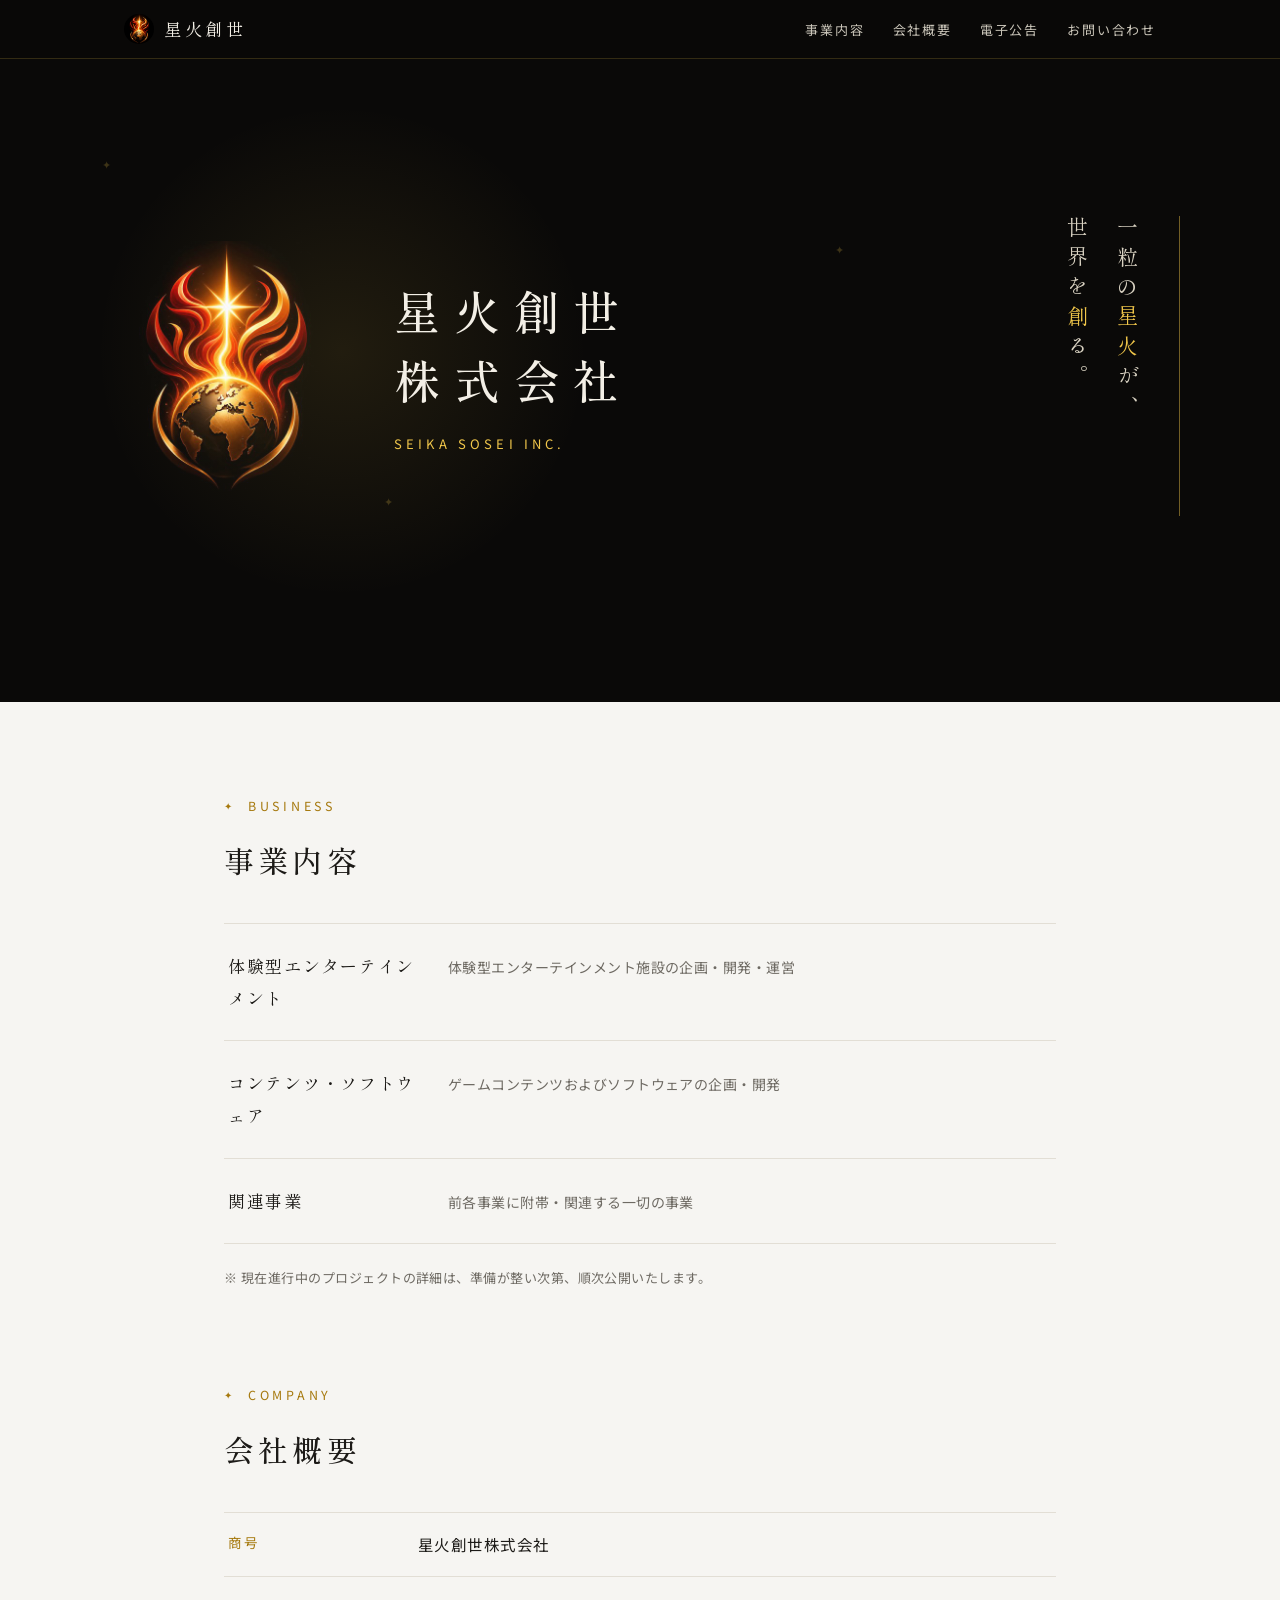
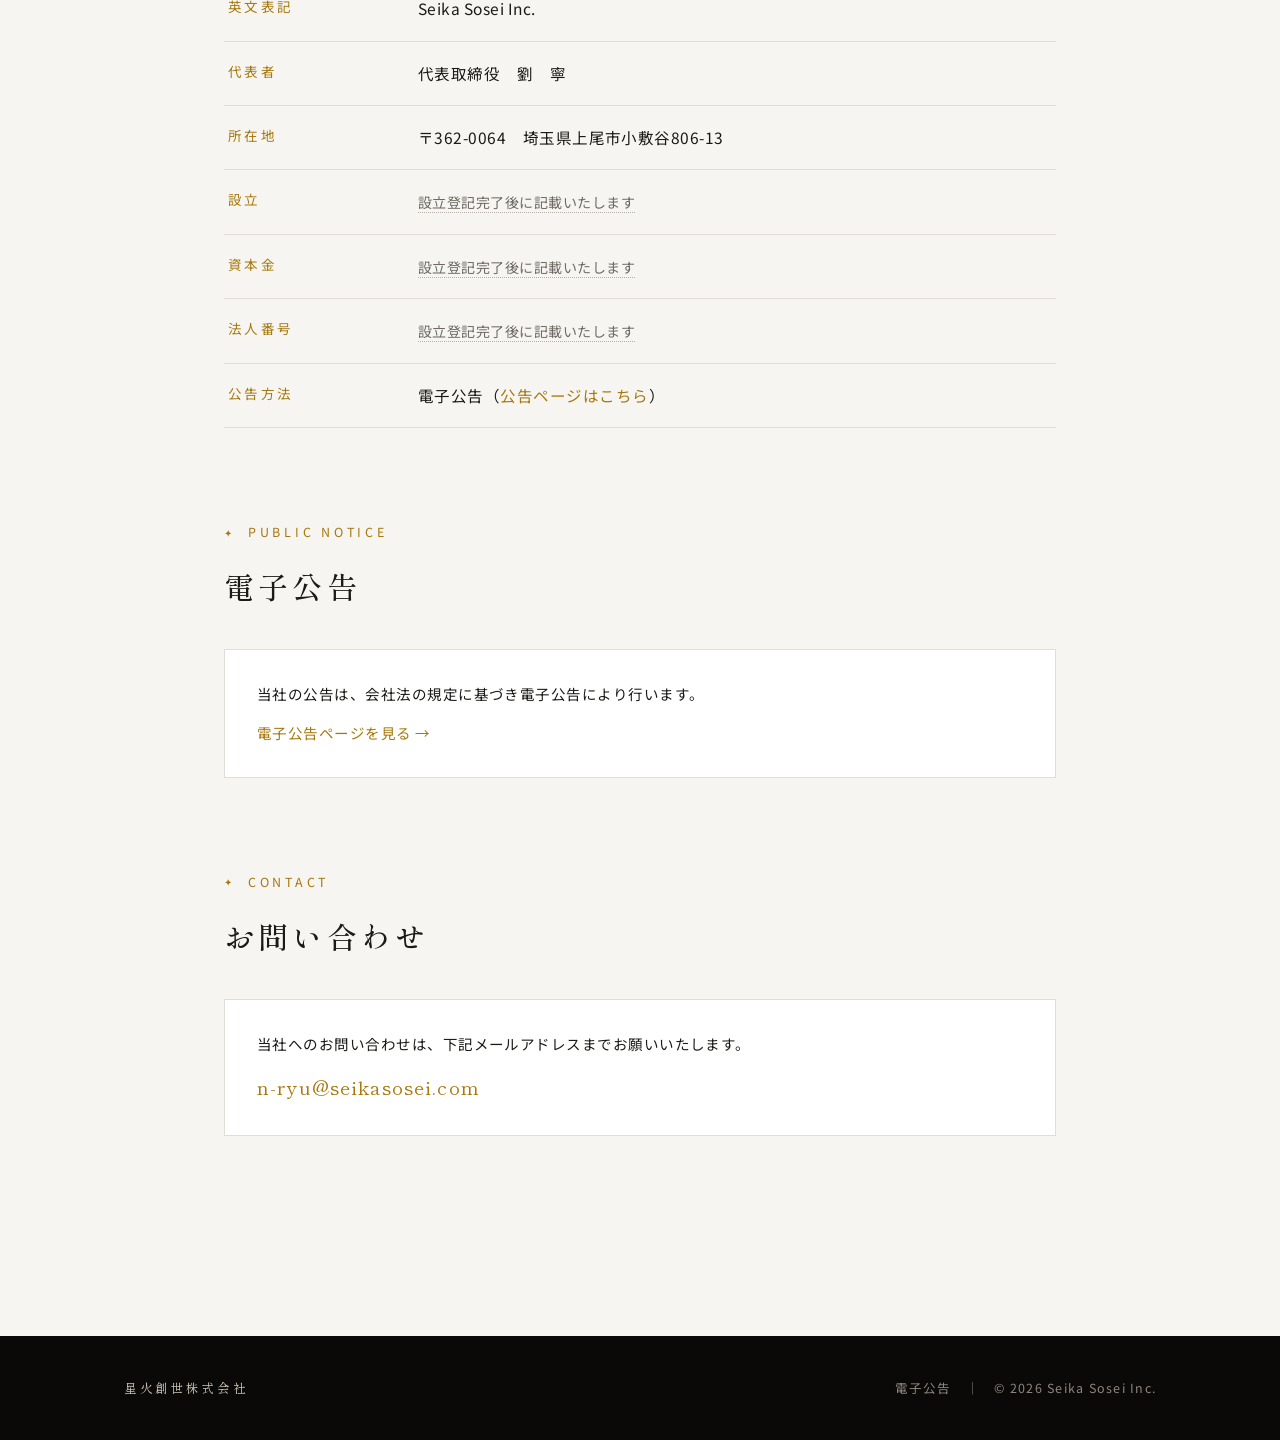
==== index.html @ b8eeb468 "Add files via upload" ====
<!DOCTYPE html>
<html lang="ja">
<head>
<meta charset="UTF-8">
<meta name="viewport" content="width=device-width, initial-scale=1.0">
<title>星火創世株式会社｜Seika Sosei Inc.</title>
<meta name="description" content="星火創世株式会社の公式サイト。体験型エンターテインメントの企画・開発を行っています。会社概要・電子公告はこちら。">
<link rel="icon" type="image/png" sizes="32x32" href="assets/favicon-32.png">
<link rel="icon" type="image/png" sizes="192x192" href="assets/favicon-192.png">
<link rel="apple-touch-icon" href="assets/apple-touch-icon.png">
<meta property="og:type" content="website">
<meta property="og:site_name" content="星火創世株式会社">
<meta property="og:title" content="星火創世株式会社｜Seika Sosei Inc.">
<meta property="og:description" content="体験型エンターテインメントの企画・開発を行っています。">
<meta property="og:image" content="https://seikasosei.com/assets/ogp.jpg">
<meta property="og:url" content="https://seikasosei.com/">
<meta name="twitter:card" content="summary_large_image">
<link rel="preconnect" href="https://fonts.googleapis.com">
<link rel="preconnect" href="https://fonts.gstatic.com" crossorigin>
<link href="https://fonts.googleapis.com/css2?family=Shippori+Mincho:wght@500;600&family=Noto+Sans+JP:wght@400;500&display=swap" rel="stylesheet">
<link rel="stylesheet" href="assets/style.css">
</head>
<body>

<!-- ═══════════ ナビゲーション ═══════════ -->
<nav class="site-nav" aria-label="メインナビゲーション">
  <div class="nav-inner">
    <a class="nav-brand" href="#top"><img class="nav-logo" src="assets/logo-nav.png" alt="" width="30" height="30">星火創世</a>
    <ul class="nav-links">
      <li><a href="#business">事業内容</a></li>
      <li><a href="#profile">会社概要</a></li>
      <li><a href="koukoku.html">電子公告</a></li>
      <li><a href="#contact">お問い合わせ</a></li>
    </ul>
  </div>
</nav>

<!-- ═══════════ ヒーロー ═══════════ -->
<header class="hero" id="top">
  <!-- 星火 — 微かな火花（装飾） -->
  <span class="spark" style="top:22%; left:8%;" aria-hidden="true">✦</span>
  <span class="spark" style="top:70%; left:30%;" aria-hidden="true">✦</span>
  <span class="spark" style="top:34%; right:34%;" aria-hidden="true">✦</span>

  <div class="hero-inner">
    <div class="hero-main">
      <img class="hero-logo" src="assets/logo-512.jpg" alt="星火創世株式会社 ロゴ" width="250" height="250">
      <div>
        <h1 class="hero-title">星火創世<br>株式会社</h1>
        <p class="hero-sub"><span class="en">SEIKA SOSEI INC.</span></p>
      </div>
    </div>
    <p class="hero-tagline">一粒の<span class="accent">星火</span>が、<br>世界を<span class="accent">創</span>る。</p>
  </div>
</header>

<main>

<!-- ═══════════ 事業内容 ═══════════ -->
<section class="section" id="business">
  <p class="section-label"><span class="star" aria-hidden="true">✦</span>BUSINESS</p>
  <h2 class="section-title">事業内容</h2>
  <ul class="business-list">
    <li>
      <span class="b-name">体験型エンターテインメント</span>
      <span class="b-desc">体験型エンターテインメント施設の企画・開発・運営</span>
    </li>
    <li>
      <span class="b-name">コンテンツ・ソフトウェア</span>
      <span class="b-desc">ゲームコンテンツおよびソフトウェアの企画・開発</span>
    </li>
    <li>
      <span class="b-name">関連事業</span>
      <span class="b-desc">前各事業に附帯・関連する一切の事業</span>
    </li>
  </ul>
  <p class="business-note">※ 現在進行中のプロジェクトの詳細は、準備が整い次第、順次公開いたします。</p>
</section>

<!-- ═══════════ 会社概要 ═══════════ -->
<section class="section" id="profile">
  <p class="section-label"><span class="star" aria-hidden="true">✦</span>COMPANY</p>
  <h2 class="section-title">会社概要</h2>

  <dl class="profile-table">
    <div class="row">
      <dt>商号</dt>
      <dd>星火創世株式会社</dd>
    </div>
    <div class="row">
      <dt>英文表記</dt>
      <dd>Seika Sosei Inc.</dd>
    </div>
    <div class="row">
      <dt>代表者</dt>
      <dd>代表取締役　劉　寧</dd>
    </div>
    <div class="row">
      <dt>所在地</dt>
      <dd>〒362-0064　埼玉県上尾市小敷谷806-13</dd>
    </div>
    <!-- 【設立登記完了後に記入】設立年月日（登記簿上の会社成立の日） -->
    <div class="row">
      <dt>設立</dt>
      <dd><span class="pending">設立登記完了後に記載いたします</span></dd>
    </div>
    <!-- 【設立登記完了後に記入】資本金の額 -->
    <div class="row">
      <dt>資本金</dt>
      <dd><span class="pending">設立登記完了後に記載いたします</span></dd>
    </div>
    <!-- 【設立登記完了後に記入】国税庁から指定される13桁の法人番号（登記後1〜2週間で公表） -->
    <div class="row">
      <dt>法人番号</dt>
      <dd><span class="pending">設立登記完了後に記載いたします</span></dd>
    </div>
    <div class="row">
      <dt>公告方法</dt>
      <dd>電子公告（<a href="koukoku.html">公告ページはこちら</a>）</dd>
    </div>
  </dl>
</section>

<!-- ═══════════ 電子公告（入口） ═══════════ -->
<section class="section" id="koukoku-link">
  <p class="section-label"><span class="star" aria-hidden="true">✦</span>PUBLIC NOTICE</p>
  <h2 class="section-title">電子公告</h2>
  <div class="plain-block">
    <p>当社の公告は、会社法の規定に基づき電子公告により行います。</p>
    <p><a href="koukoku.html">電子公告ページを見る →</a></p>
  </div>
</section>

<!-- ═══════════ お問い合わせ ═══════════ -->
<section class="section" id="contact">
  <p class="section-label"><span class="star" aria-hidden="true">✦</span>CONTACT</p>
  <h2 class="section-title">お問い合わせ</h2>
  <div class="plain-block">
    <p>当社へのお問い合わせは、下記メールアドレスまでお願いいたします。</p>
    <!-- 【任意】将来 info@seikasosei.com を開設した場合はこちらを差し替え -->
    <p class="contact-mail"><a href="mailto:n-ryu@seikasosei.com">n-ryu@seikasosei.com</a></p>
  </div>
</section>

</main>

<!-- ═══════════ フッター ═══════════ -->
<footer class="site-footer">
  <div class="footer-inner">
    <span class="footer-brand">星火創世株式会社</span>
    <span><a href="koukoku.html">電子公告</a>　｜　© 2026 Seika Sosei Inc.</span>
  </div>
</footer>

</body>
</html>
---- assets/style.css ----
/* ==========================================================================
   星火創世株式会社 コーポレートサイト 共通スタイル
   ファイル構成: index.html（会社案内） / koukoku.html（電子公告）
   配色: 墨 #0A0908 ／ 金(明) #F0C64A ／ 金(深) #A6790E ／ 紙 #F6F5F2
   ========================================================================== */

:root {
  --sumi: #0a0908;          /* 墨 — ヘッダー・フッター背景 */
  --sumi-soft: #171512;
  --kin-bright: #f0c64a;    /* 明るい金 — 暗背景上のアクセント */
  --kin-deep: #a6790e;      /* 深い金 — 明背景上のアクセント */
  --paper: #f6f5f2;         /* 紙 — 本文背景 */
  --ink: #1c1a17;           /* 本文文字色 */
  --grey: #6e6a63;          /* 補助文字色 */
  --hairline: #e2ded5;      /* 罫線 */
  --serif: "Shippori Mincho", "Hiragino Mincho ProN", "Yu Mincho", "YuMincho", serif;
  --sans: "Noto Sans JP", "Hiragino Kaku Gothic ProN", "Yu Gothic", "Meiryo", sans-serif;
}

* { margin: 0; padding: 0; box-sizing: border-box; }

html { scroll-behavior: smooth; }
@media (prefers-reduced-motion: reduce) {
  html { scroll-behavior: auto; }
  *, *::before, *::after { animation: none !important; transition: none !important; }
}

body {
  font-family: var(--sans);
  background: var(--paper);
  color: var(--ink);
  line-height: 1.9;
  font-size: 15.5px;
  letter-spacing: 0.03em;
  -webkit-font-smoothing: antialiased;
}

a { color: var(--kin-deep); text-decoration: none; }
a:hover { text-decoration: underline; text-underline-offset: 3px; }
a:focus-visible, button:focus-visible {
  outline: 2px solid var(--kin-deep);
  outline-offset: 3px;
  border-radius: 2px;
}

/* ---------- ナビゲーション ---------- */
.site-nav {
  position: fixed;
  top: 0; left: 0; right: 0;
  z-index: 100;
  background: rgba(10, 9, 8, 0.92);
  backdrop-filter: blur(6px);
  border-bottom: 1px solid rgba(240, 198, 74, 0.18);
}
.nav-inner {
  max-width: 1080px;
  margin: 0 auto;
  padding: 0 24px;
  height: 58px;
  display: flex;
  align-items: center;
  justify-content: space-between;
}
.nav-brand {
  font-family: var(--serif);
  font-size: 17px;
  letter-spacing: 0.22em;
  color: #f3efe6;
}
.nav-brand { white-space: nowrap; display: inline-flex; align-items: center; gap: 10px; }
.nav-logo { width: 30px; height: 30px; border-radius: 50%; display: block; }
.nav-brand:hover { text-decoration: none; color: var(--kin-bright); }
.nav-links { display: flex; gap: 28px; list-style: none; }
.nav-links a {
  color: #c9c4b8;
  font-size: 13px;
  letter-spacing: 0.14em;
}
.nav-links a:hover { color: var(--kin-bright); text-decoration: none; }

/* ---------- ヒーロー ---------- */
.hero {
  position: relative;
  background: var(--sumi);
  color: #f3efe6;
  min-height: 78vh;
  display: flex;
  align-items: center;
  overflow: hidden;
  padding: 120px 24px 90px;
}
.hero::before {
  /* ロゴ背後の淡い金のグロー */
  content: "";
  position: absolute;
  left: 18%; top: 50%;
  width: 560px; height: 560px;
  transform: translate(-30%, -50%);
  background: radial-gradient(circle, rgba(240, 198, 74, 0.10) 0%, transparent 62%);
  pointer-events: none;
}
.hero-inner {
  max-width: 1080px;
  margin: 0 auto;
  width: 100%;
  display: flex;
  align-items: center;
  justify-content: space-between;
  gap: 48px;
  position: relative;
}
.hero-main { display: flex; align-items: center; gap: 44px; }
.hero-logo {
  width: 250px;
  height: auto;
  /* 黒背景のJPEGを暗背景に溶け込ませる */
  mix-blend-mode: screen;
  flex-shrink: 0;
}
.hero-title {
  font-family: var(--serif);
  font-weight: 500;
  font-size: clamp(30px, 4.6vw, 46px);
  letter-spacing: 0.3em;
  line-height: 1.5;
}
.hero-sub {
  margin-top: 18px;
  font-size: 13px;
  letter-spacing: 0.32em;
  color: #9d968a;
}
.hero-sub .en { color: var(--kin-bright); }

/* 縦書きの社是 — 本サイトの署名的要素 */
.hero-tagline {
  writing-mode: vertical-rl;
  font-family: var(--serif);
  font-size: clamp(17px, 2vw, 21px);
  letter-spacing: 0.42em;
  line-height: 2.4;
  color: #d9d2c2;
  border-right: 1px solid rgba(240, 198, 74, 0.45);
  padding-right: 26px;
  height: 300px;
  flex-shrink: 0;
}
.hero-tagline .accent { color: var(--kin-bright); }

/* 星火 — 微かな火花 */
.spark {
  position: absolute;
  color: var(--kin-bright);
  opacity: 0.22;
  font-size: 11px;
  pointer-events: none;
}

/* ---------- セクション共通 ---------- */
.section { max-width: 880px; margin: 0 auto; padding: 92px 24px 0; }
.section:last-of-type { padding-bottom: 100px; }

.section-label {
  display: flex;
  align-items: center;
  gap: 12px;
  font-size: 12.5px;
  letter-spacing: 0.3em;
  color: var(--kin-deep);
  margin-bottom: 14px;
}
.section-label .star { font-size: 10px; }

.section-title {
  font-family: var(--serif);
  font-weight: 500;
  font-size: clamp(24px, 3vw, 30px);
  letter-spacing: 0.14em;
  margin-bottom: 34px;
}

/* ---------- 事業内容 ---------- */
.business-list { list-style: none; border-top: 1px solid var(--hairline); }
.business-list li {
  border-bottom: 1px solid var(--hairline);
  padding: 26px 4px;
  display: grid;
  grid-template-columns: 200px 1fr;
  gap: 20px;
  align-items: baseline;
}
.business-list .b-name {
  font-family: var(--serif);
  font-size: 17px;
  letter-spacing: 0.1em;
}
.business-list .b-desc { color: var(--grey); font-size: 14px; }
.business-note {
  margin-top: 22px;
  font-size: 13px;
  color: var(--grey);
}

/* ---------- 会社概要（定義リスト） ---------- */
.profile-table { border-top: 1px solid var(--hairline); }
.profile-table .row {
  display: grid;
  grid-template-columns: 190px 1fr;
  border-bottom: 1px solid var(--hairline);
}
.profile-table dt {
  padding: 17px 4px;
  font-size: 13.5px;
  letter-spacing: 0.18em;
  color: var(--kin-deep);
}
.profile-table dd { padding: 17px 4px; }

/* 未確定項目のプレースホルダ表示 */
.pending {
  color: var(--grey);
  border-bottom: 1px dotted #b5b0a5;
  font-size: 14px;
}

/* ---------- 公告・お問い合わせ ---------- */
.plain-block {
  border: 1px solid var(--hairline);
  background: #fff;
  padding: 30px 32px;
  font-size: 14.5px;
}
.plain-block p + p { margin-top: 12px; }

.contact-mail {
  font-family: var(--serif);
  font-size: 19px;
  letter-spacing: 0.06em;
}

/* ---------- 公告ページ専用 ---------- */
.koukoku-body { max-width: 760px; margin: 0 auto; padding: 130px 24px 100px; }
.koukoku-item { margin-top: 40px; }
.koukoku-item h2 {
  font-family: var(--serif);
  font-weight: 500;
  font-size: 20px;
  letter-spacing: 0.14em;
  border-left: 3px solid var(--kin-deep);
  padding-left: 14px;
  margin-bottom: 16px;
}

/* ---------- フッター ---------- */
.site-footer {
  margin-top: 100px;
  background: var(--sumi);
  color: #8d867a;
  font-size: 12.5px;
  letter-spacing: 0.1em;
}
.footer-inner {
  max-width: 1080px;
  margin: 0 auto;
  padding: 40px 24px;
  display: flex;
  justify-content: space-between;
  align-items: center;
  gap: 16px;
  flex-wrap: wrap;
}
.footer-brand { font-family: var(--serif); color: #cfc8b8; letter-spacing: 0.2em; }
.footer-inner a { color: #8d867a; }
.footer-inner a:hover { color: var(--kin-bright); }

/* ---------- レスポンシブ ---------- */
@media (max-width: 820px) {
  .hero { min-height: auto; padding: 110px 24px 70px; }
  .hero-inner { flex-direction: column; align-items: flex-start; gap: 40px; }
  .hero-main { flex-direction: column; align-items: flex-start; gap: 26px; }
  .hero-logo { width: 190px; }
  .hero-tagline {
    writing-mode: horizontal-tb;
    height: auto;
    border-right: none;
    border-left: 1px solid rgba(240, 198, 74, 0.45);
    padding: 4px 0 4px 18px;
    line-height: 2;
  }
  .business-list li, .profile-table .row { grid-template-columns: 1fr; gap: 4px; }
  .profile-table dt { padding-bottom: 0; }
  .profile-table dd { padding-top: 4px; }
  .nav-links { gap: 16px; }
  .nav-links a { font-size: 12px; letter-spacing: 0.08em; }
}

/* 狭い画面ではナビの小ロゴを非表示（ナビが折り返さないように） */
@media (max-width: 820px) {
  .nav-logo { display: none; }
  .nav-brand { font-size: 15px; letter-spacing: 0.12em; }
  .nav-links { gap: 10px; }
  .nav-links a { white-space: nowrap; font-size: 11px; letter-spacing: 0.02em; }
}
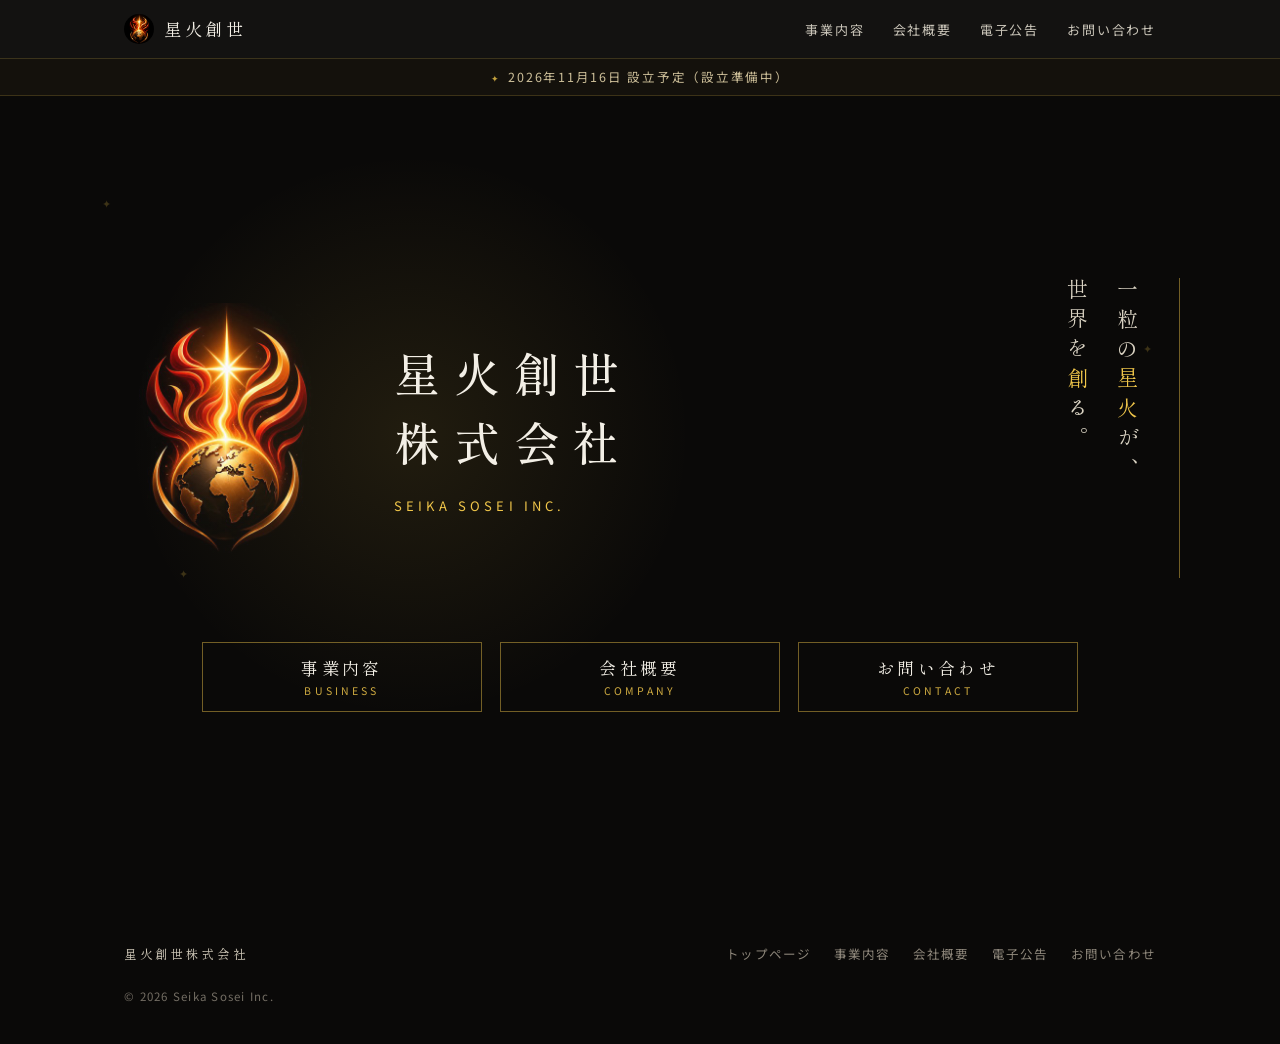
==== commit d6339b03: "Add files via upload" ====
--- a/index.html
+++ b/index.html
@@ -4,43 +4,40 @@
 <meta charset="UTF-8">
 <meta name="viewport" content="width=device-width, initial-scale=1.0">
 <title>星火創世株式会社｜Seika Sosei Inc.</title>
-<meta name="description" content="星火創世株式会社の公式サイト。体験型エンターテインメントの企画・開発を行っています。会社概要・電子公告はこちら。">
+<meta name="description" content="星火創世株式会社の公式サイトです。会社概要・事業内容・電子公告はこちら。">
+<meta property="og:type" content="website">
+<meta property="og:site_name" content="星火創世株式会社">
+<meta property="og:title" content="星火創世株式会社｜Seika Sosei Inc.">
+<meta property="og:description" content="星火創世株式会社の公式サイト。">
+<meta property="og:image" content="https://seikasosei.com/assets/ogp.jpg">
+<meta property="og:url" content="https://seikasosei.com/">
+<meta name="twitter:card" content="summary_large_image">
 <link rel="icon" type="image/png" sizes="32x32" href="assets/favicon-32.png">
 <link rel="icon" type="image/png" sizes="192x192" href="assets/favicon-192.png">
 <link rel="apple-touch-icon" href="assets/apple-touch-icon.png">
-<meta property="og:type" content="website">
-<meta property="og:site_name" content="星火創世株式会社">
-<meta property="og:title" content="星火創世株式会社｜Seika Sosei Inc.">
-<meta property="og:description" content="体験型エンターテインメントの企画・開発を行っています。">
-<meta property="og:image" content="https://seikasosei.com/assets/ogp.jpg">
-<meta property="og:url" content="https://seikasosei.com/">
-<meta name="twitter:card" content="summary_large_image">
 <link rel="preconnect" href="https://fonts.googleapis.com">
 <link rel="preconnect" href="https://fonts.gstatic.com" crossorigin>
 <link href="https://fonts.googleapis.com/css2?family=Shippori+Mincho:wght@500;600&family=Noto+Sans+JP:wght@400;500&display=swap" rel="stylesheet">
 <link rel="stylesheet" href="assets/style.css">
+<script>document.documentElement.className+=' js';</script>
 </head>
-<body>
+<body class="home">
 
-<!-- ═══════════ ナビゲーション ═══════════ -->
 <nav class="site-nav" aria-label="メインナビゲーション">
   <div class="nav-inner">
-    <a class="nav-brand" href="#top"><img class="nav-logo" src="assets/logo-nav.png" alt="" width="30" height="30">星火創世</a>
-    <ul class="nav-links">
-      <li><a href="#business">事業内容</a></li>
-      <li><a href="#profile">会社概要</a></li>
-      <li><a href="koukoku.html">電子公告</a></li>
-      <li><a href="#contact">お問い合わせ</a></li>
-    </ul>
+    <a class="nav-brand" href="index.html"><img class="nav-logo" src="assets/logo-nav.png" alt="" width="30" height="30">星火創世</a>
+    <button class="nav-toggle" type="button" aria-expanded="false" aria-controls="nav-links" aria-label="メニューを開く"><span></span><span></span><span></span></button>
+    <ul class="nav-links" id="nav-links"><li><a href="business.html">事業内容</a></li><li><a href="company.html">会社概要</a></li><li><a href="koukoku.html">電子公告</a></li><li><a href="contact.html">お問い合わせ</a></li></ul>
   </div>
 </nav>
+<!-- 【設立登記完了後に削除】設立準備中の帯（全5ページに同じ記述あり） -->
+<div class="notice-bar"><span class="star" aria-hidden="true">✦</span>2026年11月16日 設立予定（設立準備中）</div>
 
-<!-- ═══════════ ヒーロー ═══════════ -->
+
 <header class="hero" id="top">
-  <!-- 星火 — 微かな火花（装飾） -->
-  <span class="spark" style="top:22%; left:8%;" aria-hidden="true">✦</span>
-  <span class="spark" style="top:70%; left:30%;" aria-hidden="true">✦</span>
-  <span class="spark" style="top:34%; right:34%;" aria-hidden="true">✦</span>
+  <span class="spark" style="top:12%; left:8%;" aria-hidden="true">✦</span>
+  <span class="spark" style="top:58%; left:14%;" aria-hidden="true">✦</span>
+  <span class="spark" style="top:30%; right:10%;" aria-hidden="true">✦</span>
 
   <div class="hero-inner">
     <div class="hero-main">
@@ -52,105 +49,41 @@
     </div>
     <p class="hero-tagline">一粒の<span class="accent">星火</span>が、<br>世界を<span class="accent">創</span>る。</p>
   </div>
+
+  <nav class="hero-links" aria-label="ページ案内">
+    <a class="hero-link" href="business.html">事業内容<small>BUSINESS</small></a>
+    <a class="hero-link" href="company.html">会社概要<small>COMPANY</small></a>
+    <a class="hero-link" href="contact.html">お問い合わせ<small>CONTACT</small></a>
+  </nav>
 </header>
 
-<main>
 
-<!-- ═══════════ 事業内容 ═══════════ -->
-<section class="section" id="business">
-  <p class="section-label"><span class="star" aria-hidden="true">✦</span>BUSINESS</p>
-  <h2 class="section-title">事業内容</h2>
-  <ul class="business-list">
-    <li>
-      <span class="b-name">体験型エンターテインメント</span>
-      <span class="b-desc">体験型エンターテインメント施設の企画・開発・運営</span>
-    </li>
-    <li>
-      <span class="b-name">コンテンツ・ソフトウェア</span>
-      <span class="b-desc">ゲームコンテンツおよびソフトウェアの企画・開発</span>
-    </li>
-    <li>
-      <span class="b-name">関連事業</span>
-      <span class="b-desc">前各事業に附帯・関連する一切の事業</span>
-    </li>
-  </ul>
-  <p class="business-note">※ 現在進行中のプロジェクトの詳細は、準備が整い次第、順次公開いたします。</p>
-</section>
-
-<!-- ═══════════ 会社概要 ═══════════ -->
-<section class="section" id="profile">
-  <p class="section-label"><span class="star" aria-hidden="true">✦</span>COMPANY</p>
-  <h2 class="section-title">会社概要</h2>
-
-  <dl class="profile-table">
-    <div class="row">
-      <dt>商号</dt>
-      <dd>星火創世株式会社</dd>
-    </div>
-    <div class="row">
-      <dt>英文表記</dt>
-      <dd>Seika Sosei Inc.</dd>
-    </div>
-    <div class="row">
-      <dt>代表者</dt>
-      <dd>代表取締役　劉　寧</dd>
-    </div>
-    <div class="row">
-      <dt>所在地</dt>
-      <dd>〒362-0064　埼玉県上尾市小敷谷806-13</dd>
-    </div>
-    <!-- 【設立登記完了後に記入】設立年月日（登記簿上の会社成立の日） -->
-    <div class="row">
-      <dt>設立</dt>
-      <dd><span class="pending">設立登記完了後に記載いたします</span></dd>
-    </div>
-    <!-- 【設立登記完了後に記入】資本金の額 -->
-    <div class="row">
-      <dt>資本金</dt>
-      <dd><span class="pending">設立登記完了後に記載いたします</span></dd>
-    </div>
-    <!-- 【設立登記完了後に記入】国税庁から指定される13桁の法人番号（登記後1〜2週間で公表） -->
-    <div class="row">
-      <dt>法人番号</dt>
-      <dd><span class="pending">設立登記完了後に記載いたします</span></dd>
-    </div>
-    <div class="row">
-      <dt>公告方法</dt>
-      <dd>電子公告（<a href="koukoku.html">公告ページはこちら</a>）</dd>
-    </div>
-  </dl>
-</section>
-
-<!-- ═══════════ 電子公告（入口） ═══════════ -->
-<section class="section" id="koukoku-link">
-  <p class="section-label"><span class="star" aria-hidden="true">✦</span>PUBLIC NOTICE</p>
-  <h2 class="section-title">電子公告</h2>
-  <div class="plain-block">
-    <p>当社の公告は、会社法の規定に基づき電子公告により行います。</p>
-    <p><a href="koukoku.html">電子公告ページを見る →</a></p>
-  </div>
-</section>
-
-<!-- ═══════════ お問い合わせ ═══════════ -->
-<section class="section" id="contact">
-  <p class="section-label"><span class="star" aria-hidden="true">✦</span>CONTACT</p>
-  <h2 class="section-title">お問い合わせ</h2>
-  <div class="plain-block">
-    <p>当社へのお問い合わせは、下記メールアドレスまでお願いいたします。</p>
-    <!-- 【任意】将来 info@seikasosei.com を開設した場合はこちらを差し替え -->
-    <p class="contact-mail"><a href="mailto:n-ryu@seikasosei.com">n-ryu@seikasosei.com</a></p>
-  </div>
-</section>
-
-</main>
-
-<!-- ═══════════ フッター ═══════════ -->
 <footer class="site-footer">
   <div class="footer-inner">
     <span class="footer-brand">星火創世株式会社</span>
-    <span><a href="koukoku.html">電子公告</a>　｜　© 2026 Seika Sosei Inc.</span>
+    <ul class="footer-links">
+      <li><a href="index.html">トップページ</a></li>
+      <li><a href="business.html">事業内容</a></li>
+      <li><a href="company.html">会社概要</a></li>
+      <li><a href="koukoku.html">電子公告</a></li>
+      <li><a href="contact.html">お問い合わせ</a></li>
+    </ul>
+    <span class="footer-copy">© 2026 Seika Sosei Inc.</span>
   </div>
 </footer>
-
+<script>
+(function(){
+  var nav=document.querySelector('.site-nav'),btn=document.querySelector('.nav-toggle');
+  if(!nav||!btn)return;
+  btn.addEventListener('click',function(){
+    var open=nav.classList.toggle('open');
+    btn.setAttribute('aria-expanded',open?'true':'false');
+    btn.setAttribute('aria-label',open?'メニューを閉じる':'メニューを開く');
+  });
+  nav.addEventListener('click',function(e){
+    if(e.target.tagName==='A'){nav.classList.remove('open');btn.setAttribute('aria-expanded','false');}
+  });
+})();
+</script>
 </body>
 </html>
--- a/assets/style.css
+++ b/assets/style.css
@@ -1,29 +1,25 @@
 /* ==========================================================================
-   星火創世株式会社 コーポレートサイト 共通スタイル
-   ファイル構成: index.html（会社案内） / koukoku.html（電子公告）
+   星火創世株式会社 コーポレートサイト 共通スタイル（v2：複数ページ構成）
+   ファイル構成: index / business / company / contact / koukoku (.html)
    配色: 墨 #0A0908 ／ 金(明) #F0C64A ／ 金(深) #A6790E ／ 紙 #F6F5F2
    ========================================================================== */
 
 :root {
-  --sumi: #0a0908;          /* 墨 — ヘッダー・フッター背景 */
-  --sumi-soft: #171512;
-  --kin-bright: #f0c64a;    /* 明るい金 — 暗背景上のアクセント */
-  --kin-deep: #a6790e;      /* 深い金 — 明背景上のアクセント */
-  --paper: #f6f5f2;         /* 紙 — 本文背景 */
-  --ink: #1c1a17;           /* 本文文字色 */
-  --grey: #6e6a63;          /* 補助文字色 */
-  --hairline: #e2ded5;      /* 罫線 */
+  --sumi: #0a0908;
+  --kin-bright: #f0c64a;
+  --kin-deep: #a6790e;
+  --paper: #f6f5f2;
+  --ink: #1c1a17;
+  --grey: #6e6a63;
+  --hairline: #e2ded5;
   --serif: "Shippori Mincho", "Hiragino Mincho ProN", "Yu Mincho", "YuMincho", serif;
   --sans: "Noto Sans JP", "Hiragino Kaku Gothic ProN", "Yu Gothic", "Meiryo", sans-serif;
+  --nav-h: 58px;
 }
 
 * { margin: 0; padding: 0; box-sizing: border-box; }
 
-html { scroll-behavior: smooth; }
-@media (prefers-reduced-motion: reduce) {
-  html { scroll-behavior: auto; }
-  *, *::before, *::after { animation: none !important; transition: none !important; }
-}
+html { -webkit-text-size-adjust: 100%; }
 
 body {
   font-family: var(--sans);
@@ -33,22 +29,26 @@
   font-size: 15.5px;
   letter-spacing: 0.03em;
   -webkit-font-smoothing: antialiased;
-}
+  min-height: 100vh;
+  display: flex;
+  flex-direction: column;
+}
+main { flex: 1 0 auto; }
 
 a { color: var(--kin-deep); text-decoration: none; }
 a:hover { text-decoration: underline; text-underline-offset: 3px; }
 a:focus-visible, button:focus-visible {
-  outline: 2px solid var(--kin-deep);
+  outline: 2px solid var(--kin-bright);
   outline-offset: 3px;
   border-radius: 2px;
 }
 
 /* ---------- ナビゲーション ---------- */
 .site-nav {
-  position: fixed;
-  top: 0; left: 0; right: 0;
+  position: sticky;
+  top: 0;
   z-index: 100;
-  background: rgba(10, 9, 8, 0.92);
+  background: rgba(10, 9, 8, 0.96);
   backdrop-filter: blur(6px);
   border-bottom: 1px solid rgba(240, 198, 74, 0.18);
 }
@@ -56,7 +56,7 @@
   max-width: 1080px;
   margin: 0 auto;
   padding: 0 24px;
-  height: 58px;
+  height: var(--nav-h);
   display: flex;
   align-items: center;
   justify-content: space-between;
@@ -66,42 +66,65 @@
   font-size: 17px;
   letter-spacing: 0.22em;
   color: #f3efe6;
-}
-.nav-brand { white-space: nowrap; display: inline-flex; align-items: center; gap: 10px; }
+  white-space: nowrap;
+  display: inline-flex;
+  align-items: center;
+  gap: 10px;
+}
+.nav-brand:hover { text-decoration: none; color: var(--kin-bright); }
 .nav-logo { width: 30px; height: 30px; border-radius: 50%; display: block; }
-.nav-brand:hover { text-decoration: none; color: var(--kin-bright); }
+
 .nav-links { display: flex; gap: 28px; list-style: none; }
 .nav-links a {
   color: #c9c4b8;
   font-size: 13px;
   letter-spacing: 0.14em;
+  padding: 6px 0;
 }
 .nav-links a:hover { color: var(--kin-bright); text-decoration: none; }
-
-/* ---------- ヒーロー ---------- */
+.nav-links a[aria-current="page"] { color: var(--kin-bright); }
+
+.nav-toggle { display: none; }
+
+/* 設立準備中の帯 */
+.notice-bar {
+  background: #14110c;
+  border-bottom: 1px solid rgba(240, 198, 74, 0.18);
+  color: #cdbf99;
+  font-size: 12.5px;
+  letter-spacing: 0.14em;
+  text-align: center;
+  padding: 8px 16px;
+  line-height: 1.6;
+}
+.notice-bar .star { color: var(--kin-bright); font-size: 9px; margin-right: 8px; opacity: 0.8; }
+
+/* ---------- ヒーロー（トップページ） ---------- */
 .hero {
   position: relative;
   background: var(--sumi);
   color: #f3efe6;
-  min-height: 78vh;
-  display: flex;
-  align-items: center;
+  min-height: calc(100vh - var(--nav-h) - 36px);
+  min-height: calc(100svh - var(--nav-h) - 36px);
+  display: flex;
+  flex-direction: column;
+  align-items: center;
+  justify-content: center;
+  gap: 64px;
   overflow: hidden;
-  padding: 120px 24px 90px;
+  padding: 56px 24px 64px;
 }
 .hero::before {
-  /* ロゴ背後の淡い金のグロー */
   content: "";
   position: absolute;
-  left: 18%; top: 50%;
-  width: 560px; height: 560px;
+  left: 22%; top: 42%;
+  width: 640px; height: 640px;
   transform: translate(-30%, -50%);
   background: radial-gradient(circle, rgba(240, 198, 74, 0.10) 0%, transparent 62%);
   pointer-events: none;
 }
 .hero-inner {
   max-width: 1080px;
-  margin: 0 auto;
   width: 100%;
   display: flex;
   align-items: center;
@@ -113,7 +136,6 @@
 .hero-logo {
   width: 250px;
   height: auto;
-  /* 黒背景のJPEGを暗背景に溶け込ませる */
   mix-blend-mode: screen;
   flex-shrink: 0;
 }
@@ -132,7 +154,6 @@
 }
 .hero-sub .en { color: var(--kin-bright); }
 
-/* 縦書きの社是 — 本サイトの署名的要素 */
 .hero-tagline {
   writing-mode: vertical-rl;
   font-family: var(--serif);
@@ -147,7 +168,46 @@
 }
 .hero-tagline .accent { color: var(--kin-bright); }
 
-/* 星火 — 微かな火花 */
+/* ヒーロー下部の入口ボタン */
+.hero-links {
+  position: relative;
+  display: flex;
+  gap: 18px;
+  justify-content: center;
+  width: 100%;
+  max-width: 1080px;
+}
+.hero-link {
+  flex: 1 1 0;
+  max-width: 280px;
+  display: flex;
+  flex-direction: column;
+  align-items: center;
+  justify-content: center;
+  gap: 2px;
+  min-height: 64px;
+  padding: 12px 20px;
+  border: 1px solid rgba(240, 198, 74, 0.45);
+  color: #f3efe6;
+  font-family: var(--serif);
+  font-size: 17px;
+  letter-spacing: 0.2em;
+  line-height: 1.5;
+  transition: background 0.2s, border-color 0.2s;
+}
+.hero-link small {
+  font-family: var(--sans);
+  font-size: 10.5px;
+  letter-spacing: 0.3em;
+  color: var(--kin-bright);
+  opacity: 0.85;
+}
+.hero-link:hover {
+  text-decoration: none;
+  background: rgba(240, 198, 74, 0.08);
+  border-color: var(--kin-bright);
+}
+
 .spark {
   position: absolute;
   color: var(--kin-bright);
@@ -156,9 +216,9 @@
   pointer-events: none;
 }
 
-/* ---------- セクション共通 ---------- */
-.section { max-width: 880px; margin: 0 auto; padding: 92px 24px 0; }
-.section:last-of-type { padding-bottom: 100px; }
+/* ---------- 下層ページ共通 ---------- */
+.page { max-width: 880px; margin: 0 auto; padding: 72px 24px 0; width: 100%; }
+.page-narrow { max-width: 760px; }
 
 .section-label {
   display: flex;
@@ -178,30 +238,29 @@
   letter-spacing: 0.14em;
   margin-bottom: 34px;
 }
+.lead { color: var(--grey); font-size: 14px; margin: -12px 0 28px; }
 
 /* ---------- 事業内容 ---------- */
-.business-list { list-style: none; border-top: 1px solid var(--hairline); }
+.business-list { list-style: none; border-top: 1px solid var(--hairline); counter-reset: biz; }
 .business-list li {
   border-bottom: 1px solid var(--hairline);
-  padding: 26px 4px;
+  padding: 22px 4px;
   display: grid;
-  grid-template-columns: 200px 1fr;
-  gap: 20px;
+  grid-template-columns: 56px 1fr;
+  gap: 12px;
   align-items: baseline;
-}
-.business-list .b-name {
-  font-family: var(--serif);
-  font-size: 17px;
+  counter-increment: biz;
+}
+.business-list li::before {
+  content: counter(biz, decimal-leading-zero);
+  font-family: var(--serif);
+  color: var(--kin-deep);
   letter-spacing: 0.1em;
-}
-.business-list .b-desc { color: var(--grey); font-size: 14px; }
-.business-note {
-  margin-top: 22px;
-  font-size: 13px;
-  color: var(--grey);
-}
-
-/* ---------- 会社概要（定義リスト） ---------- */
+  font-size: 15px;
+}
+.business-note { margin-top: 22px; font-size: 13px; color: var(--grey); }
+
+/* ---------- 会社概要 ---------- */
 .profile-table { border-top: 1px solid var(--hairline); }
 .profile-table .row {
   display: grid;
@@ -215,15 +274,13 @@
   color: var(--kin-deep);
 }
 .profile-table dd { padding: 17px 4px; }
-
-/* 未確定項目のプレースホルダ表示 */
 .pending {
   color: var(--grey);
   border-bottom: 1px dotted #b5b0a5;
   font-size: 14px;
 }
 
-/* ---------- 公告・お問い合わせ ---------- */
+/* ---------- 枠付きブロック・お問い合わせ ---------- */
 .plain-block {
   border: 1px solid var(--hairline);
   background: #fff;
@@ -231,15 +288,15 @@
   font-size: 14.5px;
 }
 .plain-block p + p { margin-top: 12px; }
-
+.plain-block .url { word-break: break-all; }
 .contact-mail {
   font-family: var(--serif);
   font-size: 19px;
   letter-spacing: 0.06em;
-}
-
-/* ---------- 公告ページ専用 ---------- */
-.koukoku-body { max-width: 760px; margin: 0 auto; padding: 130px 24px 100px; }
+  word-break: break-all;
+}
+
+/* ---------- 電子公告ページ ---------- */
 .koukoku-item { margin-top: 40px; }
 .koukoku-item h2 {
   font-family: var(--serif);
@@ -262,42 +319,138 @@
 .footer-inner {
   max-width: 1080px;
   margin: 0 auto;
-  padding: 40px 24px;
+  padding: 36px 24px;
   display: flex;
   justify-content: space-between;
   align-items: center;
-  gap: 16px;
+  gap: 16px 28px;
   flex-wrap: wrap;
 }
 .footer-brand { font-family: var(--serif); color: #cfc8b8; letter-spacing: 0.2em; }
-.footer-inner a { color: #8d867a; }
-.footer-inner a:hover { color: var(--kin-bright); }
-
-/* ---------- レスポンシブ ---------- */
+.footer-links { display: flex; flex-wrap: wrap; gap: 6px 22px; list-style: none; }
+.footer-links a { color: #8d867a; padding: 4px 0; display: inline-block; }
+.footer-links a:hover { color: var(--kin-bright); }
+.footer-copy { width: 100%; font-size: 11.5px; opacity: 0.8; }
+.hero + .site-footer, main + .site-footer { margin-top: 100px; }
+.home .site-footer { margin-top: 0; }
+
+/* ==========================================================================
+   スマートフォン・タブレット縦（〜820px）
+   ========================================================================== */
 @media (max-width: 820px) {
-  .hero { min-height: auto; padding: 110px 24px 70px; }
-  .hero-inner { flex-direction: column; align-items: flex-start; gap: 40px; }
-  .hero-main { flex-direction: column; align-items: flex-start; gap: 26px; }
-  .hero-logo { width: 190px; }
+  :root { --nav-h: 56px; }
+
+  /* ナビ：ハンバーガーメニュー（JS有効時） */
+  .nav-inner { padding: 0 20px; }
+  .nav-brand { font-size: 16px; letter-spacing: 0.16em; }
+  .nav-links { gap: 14px; }
+  .nav-links a { font-size: 12px; letter-spacing: 0.06em; white-space: nowrap; }
+  .nav-logo { width: 28px; height: 28px; }
+
+  .js .nav-toggle {
+    display: inline-flex;
+    flex-direction: column;
+    justify-content: center;
+    gap: 6px;
+    width: 48px; height: 48px;
+    margin-right: -10px;
+    padding: 0 12px;
+    background: none;
+    border: 0;
+    cursor: pointer;
+  }
+  .js .nav-toggle span {
+    display: block;
+    height: 2px;
+    background: #e9e3d3;
+    transition: transform 0.2s, opacity 0.2s;
+  }
+  .js .site-nav.open .nav-toggle span:nth-child(1) { transform: translateY(8px) rotate(45deg); }
+  .js .site-nav.open .nav-toggle span:nth-child(2) { opacity: 0; }
+  .js .site-nav.open .nav-toggle span:nth-child(3) { transform: translateY(-8px) rotate(-45deg); }
+
+  .js .nav-links {
+    display: none;
+    position: absolute;
+    top: 100%; left: 0; right: 0;
+    flex-direction: column;
+    gap: 0;
+    background: #0a0908;
+    border-bottom: 1px solid rgba(240, 198, 74, 0.25);
+    padding: 6px 20px 14px;
+  }
+  .js .site-nav.open .nav-links { display: flex; }
+  .js .nav-links a {
+    display: block;
+    font-size: 15px;
+    letter-spacing: 0.16em;
+    padding: 15px 4px;
+    border-bottom: 1px solid rgba(255, 255, 255, 0.07);
+  }
+  .js .nav-links li:last-child a { border-bottom: 0; }
+
+  .notice-bar { font-size: 11.5px; letter-spacing: 0.08em; padding: 7px 12px; }
+
+  /* ヒーロー：中央そろえの縦積み（1画面に収まるよう画面の高さに合わせて縮める） */
+  .hero {
+    min-height: calc(100vh - var(--nav-h) - 34px);
+    min-height: calc(100svh - var(--nav-h) - 34px);
+    gap: 26px;
+    padding: 22px 24px 30px;
+    justify-content: center;
+  }
+  .hero::before {
+    left: 50%; top: 26%;
+    width: 520px; height: 520px;
+    transform: translate(-50%, -50%);
+  }
+  .hero-inner { flex-direction: column; align-items: center; gap: 16px; }
+  .hero-main { flex-direction: column; align-items: center; gap: 12px; text-align: center; }
+  .hero-logo { width: min(52vw, 21svh, 220px); min-width: 120px; }
+  .hero-title { font-size: clamp(25px, 7.4vw, 32px); letter-spacing: 0.22em; padding-left: 0.22em; line-height: 1.45; }
+  .hero-sub { margin-top: 8px; font-size: 11.5px; letter-spacing: 0.26em; }
+
   .hero-tagline {
     writing-mode: horizontal-tb;
     height: auto;
-    border-right: none;
-    border-left: 1px solid rgba(240, 198, 74, 0.45);
-    padding: 4px 0 4px 18px;
+    border: 0;
+    padding: 16px 0 0;
+    text-align: center;
+    font-size: 16px;
+    letter-spacing: 0.3em;
+    padding-left: 0.3em;
     line-height: 2;
-  }
-  .business-list li, .profile-table .row { grid-template-columns: 1fr; gap: 4px; }
+    position: relative;
+  }
+  .hero-tagline::before {
+    content: "";
+    position: absolute;
+    top: 0; left: 50%;
+    width: 36px; height: 1px;
+    transform: translateX(-50%);
+    background: rgba(240, 198, 74, 0.6);
+  }
+
+  .hero-links { flex-direction: column; align-items: center; gap: 10px; max-width: 340px; }
+  .hero-link { width: 100%; max-width: none; flex: none; min-height: 54px; padding: 8px 20px; font-size: 16px; }
+  .hero-link small { font-size: 9.5px; }
+
+  /* 下層ページ */
+  .page { padding-top: 52px; }
+  .business-list li { grid-template-columns: 40px 1fr; padding: 18px 2px; }
+  .profile-table .row { grid-template-columns: 1fr; gap: 0; }
   .profile-table dt { padding-bottom: 0; }
   .profile-table dd { padding-top: 4px; }
-  .nav-links { gap: 16px; }
-  .nav-links a { font-size: 12px; letter-spacing: 0.08em; }
-}
-
-/* 狭い画面ではナビの小ロゴを非表示（ナビが折り返さないように） */
-@media (max-width: 820px) {
-  .nav-logo { display: none; }
-  .nav-brand { font-size: 15px; letter-spacing: 0.12em; }
-  .nav-links { gap: 10px; }
-  .nav-links a { white-space: nowrap; font-size: 11px; letter-spacing: 0.02em; }
-}
+  .plain-block { padding: 24px 20px; }
+  .site-footer { margin-top: 72px; }
+  .footer-inner { flex-direction: column; align-items: flex-start; }
+}
+
+@media (max-width: 380px) {
+  .nav-brand { font-size: 15px; letter-spacing: 0.1em; }
+  .hero-title { letter-spacing: 0.16em; }
+}
+
+@media (prefers-reduced-motion: reduce) {
+  *, *::before, *::after { animation: none !important; transition: none !important; }
+}
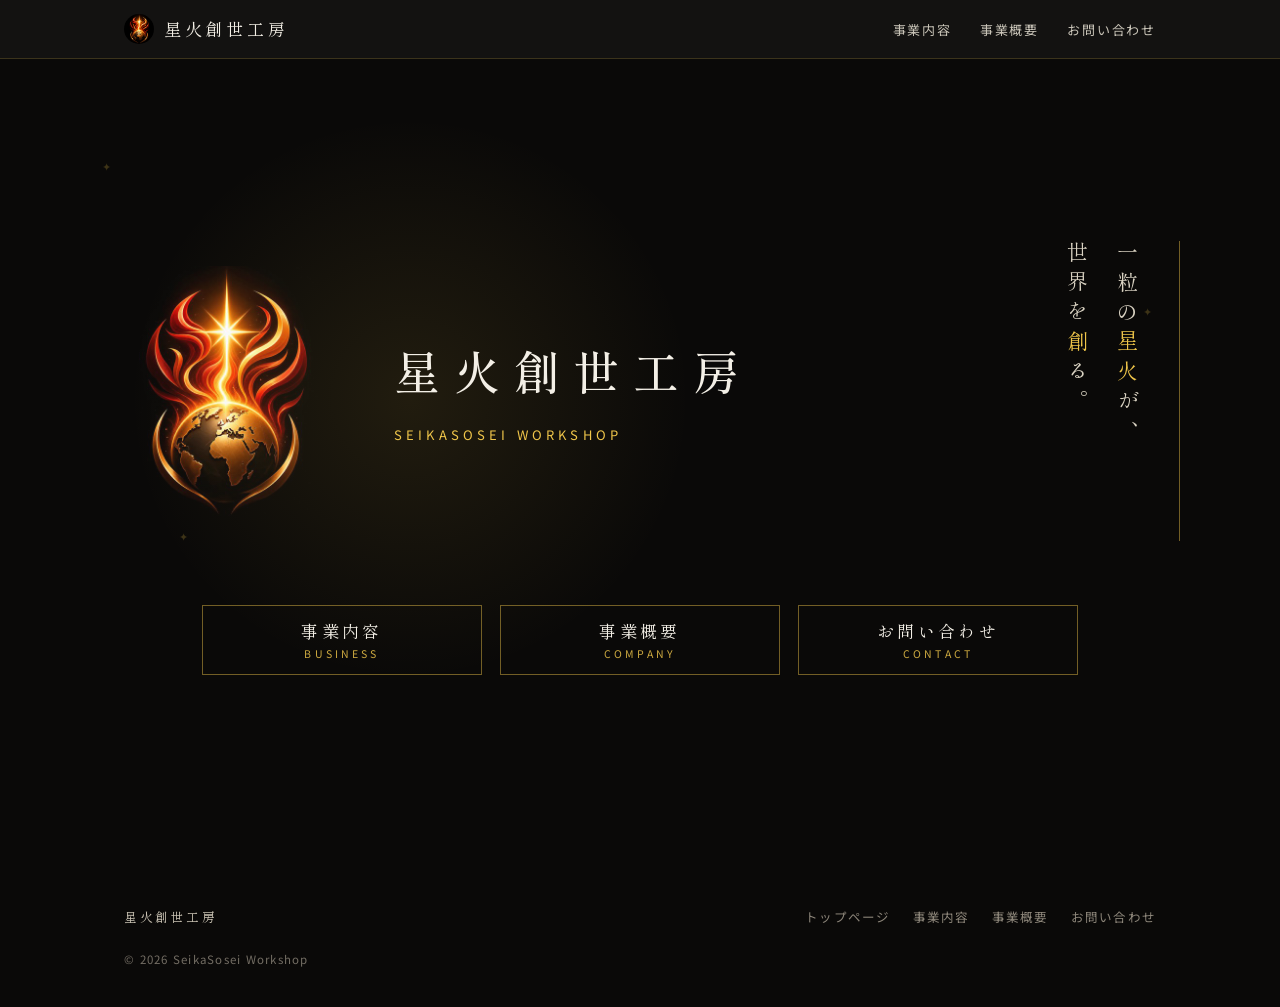
==== commit 50f4c9c1: "Add files via upload" ====
--- a/index.html
+++ b/index.html
@@ -3,12 +3,12 @@
 <head>
 <meta charset="UTF-8">
 <meta name="viewport" content="width=device-width, initial-scale=1.0">
-<title>星火創世株式会社｜Seika Sosei Inc.</title>
-<meta name="description" content="星火創世株式会社の公式サイトです。会社概要・事業内容・電子公告はこちら。">
+<title>星火創世工房｜SeikaSosei Workshop</title>
+<meta name="description" content="星火創世工房の公式サイトです。事業内容・事業概要はこちら。">
 <meta property="og:type" content="website">
-<meta property="og:site_name" content="星火創世株式会社">
-<meta property="og:title" content="星火創世株式会社｜Seika Sosei Inc.">
-<meta property="og:description" content="星火創世株式会社の公式サイト。">
+<meta property="og:site_name" content="星火創世工房">
+<meta property="og:title" content="星火創世工房｜SeikaSosei Workshop">
+<meta property="og:description" content="星火創世工房の公式サイト。">
 <meta property="og:image" content="https://seikasosei.com/assets/ogp.jpg">
 <meta property="og:url" content="https://seikasosei.com/">
 <meta name="twitter:card" content="summary_large_image">
@@ -25,13 +25,11 @@
 
 <nav class="site-nav" aria-label="メインナビゲーション">
   <div class="nav-inner">
-    <a class="nav-brand" href="index.html"><img class="nav-logo" src="assets/logo-nav.png" alt="" width="30" height="30">星火創世</a>
+    <a class="nav-brand" href="index.html"><img class="nav-logo" src="assets/logo-nav.png" alt="" width="30" height="30">星火創世工房</a>
     <button class="nav-toggle" type="button" aria-expanded="false" aria-controls="nav-links" aria-label="メニューを開く"><span></span><span></span><span></span></button>
-    <ul class="nav-links" id="nav-links"><li><a href="business.html">事業内容</a></li><li><a href="company.html">会社概要</a></li><li><a href="koukoku.html">電子公告</a></li><li><a href="contact.html">お問い合わせ</a></li></ul>
+    <ul class="nav-links" id="nav-links"><li><a href="business.html">事業内容</a></li><li><a href="company.html">事業概要</a></li><li><a href="contact.html">お問い合わせ</a></li></ul>
   </div>
 </nav>
-<!-- 【設立登記完了後に削除】設立準備中の帯（全5ページに同じ記述あり） -->
-<div class="notice-bar"><span class="star" aria-hidden="true">✦</span>2026年11月16日 設立予定（設立準備中）</div>
 
 
 <header class="hero" id="top">
@@ -41,10 +39,10 @@
 
   <div class="hero-inner">
     <div class="hero-main">
-      <img class="hero-logo" src="assets/logo-512.jpg" alt="星火創世株式会社 ロゴ" width="250" height="250">
+      <img class="hero-logo" src="assets/logo-512.jpg" alt="星火創世工房 ロゴ" width="250" height="250">
       <div>
-        <h1 class="hero-title">星火創世<br>株式会社</h1>
-        <p class="hero-sub"><span class="en">SEIKA SOSEI INC.</span></p>
+        <h1 class="hero-title">星火創世工房</h1>
+        <p class="hero-sub"><span class="en">SEIKASOSEI WORKSHOP</span></p>
       </div>
     </div>
     <p class="hero-tagline">一粒の<span class="accent">星火</span>が、<br>世界を<span class="accent">創</span>る。</p>
@@ -52,7 +50,7 @@
 
   <nav class="hero-links" aria-label="ページ案内">
     <a class="hero-link" href="business.html">事業内容<small>BUSINESS</small></a>
-    <a class="hero-link" href="company.html">会社概要<small>COMPANY</small></a>
+    <a class="hero-link" href="company.html">事業概要<small>COMPANY</small></a>
     <a class="hero-link" href="contact.html">お問い合わせ<small>CONTACT</small></a>
   </nav>
 </header>
@@ -60,15 +58,14 @@
 
 <footer class="site-footer">
   <div class="footer-inner">
-    <span class="footer-brand">星火創世株式会社</span>
+    <span class="footer-brand">星火創世工房</span>
     <ul class="footer-links">
       <li><a href="index.html">トップページ</a></li>
       <li><a href="business.html">事業内容</a></li>
-      <li><a href="company.html">会社概要</a></li>
-      <li><a href="koukoku.html">電子公告</a></li>
+      <li><a href="company.html">事業概要</a></li>
       <li><a href="contact.html">お問い合わせ</a></li>
     </ul>
-    <span class="footer-copy">© 2026 Seika Sosei Inc.</span>
+    <span class="footer-copy">© 2026 SeikaSosei Workshop</span>
   </div>
 </footer>
 <script>
--- a/assets/style.css
+++ b/assets/style.css
@@ -396,7 +396,7 @@
     min-height: calc(100vh - var(--nav-h) - 34px);
     min-height: calc(100svh - var(--nav-h) - 34px);
     gap: 26px;
-    padding: 22px 24px 30px;
+    padding: 30px 24px 30px;
     justify-content: center;
   }
   .hero::before {
@@ -406,8 +406,9 @@
   }
   .hero-inner { flex-direction: column; align-items: center; gap: 16px; }
   .hero-main { flex-direction: column; align-items: center; gap: 12px; text-align: center; }
-  .hero-logo { width: min(52vw, 21svh, 220px); min-width: 120px; }
-  .hero-title { font-size: clamp(25px, 7.4vw, 32px); letter-spacing: 0.22em; padding-left: 0.22em; line-height: 1.45; }
+  .hero-logo { width: min(54vw, 22svh, 220px); min-width: 120px; }
+  .hero-title { font-size: clamp(22px, 7vw, 30px); letter-spacing: 0.14em; padding-left: 0.14em; line-height: 1.45; white-space: nowrap; }
+  .pc-br { display: none; }
   .hero-sub { margin-top: 8px; font-size: 11.5px; letter-spacing: 0.26em; }
 
   .hero-tagline {
